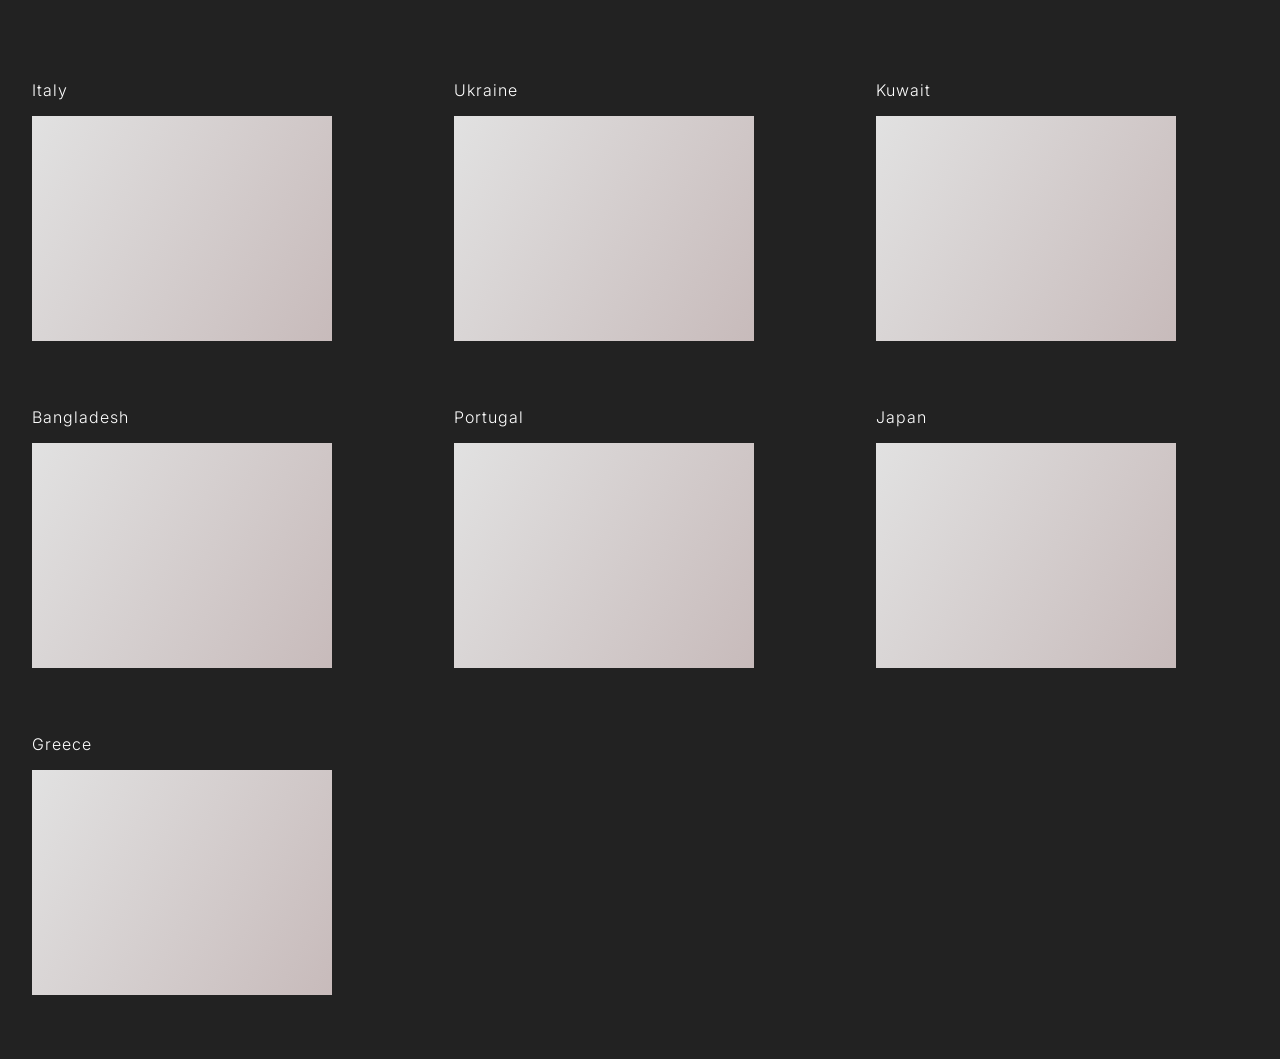
==== css-flags/index.html @ 95f2199a "exercicio design system actualizado" ====
<!DOCTYPE html>
<html lang="en">
	<head>
		<meta charset="UTF-8" />
		<meta name="viewport" content="width=device-width, initial-scale=1.0" />
		<title>Flags of the world</title>
		<link rel="stylesheet" href="styles.css" />
	</head>
	<body>
		<div class="flag_container">
			<h3 class="flag_title">Italy</h3>
			<div class="flag flag--italy"></div>
		</div>

		<div class="flag_container">
			<h3 class="flag_title">Ukraine</h3>
			<div class="flag flag--ukraine"></div>
		</div>

		<div class="flag_container">
			<h3 class="flag_title">Kuwait</h3>
			<div class="flag flag--kuwait"></div>
		</div>

		<div class="flag_container">
			<h3 class="flag_title">Bangladesh</h3>
			<div class="flag flag--bangladesh"></div>
		</div>

		<div class="flag_container">
			<h3 class="flag_title">Portugal</h3>
			<div class="flag flag--portugal"></div>
		</div>

		<div class="flag_container">
			<h3 class="flag_title">Japan</h3>
			<div class="flag flag--japan"></div>
		</div>

		<div class="flag_container">
			<h3 class="flag_title">Greece</h3>
			<div class="flag flag--greece"></div>
		</div>
	</body>
</html>
---- css-flags/styles.css ----
@import url('https://fonts.googleapis.com/css2?family=Inter:wght@100;200;300;400;500;600;700;800;900&display=swap');

:root {
    font-family: 'Inter', sans-serif;
    --page-background: #222;
    --flag-width: 300px;
}

html,
body {
    margin: 0;
    padding: 32px 16px;
    background: var(--page-background);
    color: white;
}

body {
    display: grid;
    grid-template-columns: repeat(3, 1fr);
    gap: 50px;
}

.flag {
    width: var(--flag-width);
    aspect-ratio: 4/3;
    background: gainsboro;
    position: relative;

}

.flag::after {
    content: '';
    display: block;
    position: absolute;
    top: 0;
    left: 0;
    width: 100%;
    height: 100%;
    background-image: linear-gradient(120deg, rgba(240, 240, 240, 0.271), rgba(92, 13, 13, 0.162));
}

.flag_title {
    font-size: 16px;
    font-weight: 300;
    letter-spacing: 1px;
}

/* ---------------------------------------------------------------------- */
/* Italy */
/* ---------------------------------------------------------------------- */
/* Italy here */

/* ---------------------------------------------------------------------- */
/* Ukraine */
/* ---------------------------------------------------------------------- */


/* ---------------------------------------------------------------------- */
/* Kuwait */
/* ---------------------------------------------------------------------- */



/* ---------------------------------------------------------------------- */
/* Banglasdesh */
/* ---------------------------------------------------------------------- */



/* ---------------------------------------------------------------------- */
/* Japan */
/* ---------------------------------------------------------------------- */


/* ---------------------------------------------------------------------- */
/* Greece */
/* ---------------------------------------------------------------------- */



/* ---------------------------------------------------------------------- */
/* Portugal */
/* ---------------------------------------------------------------------- */
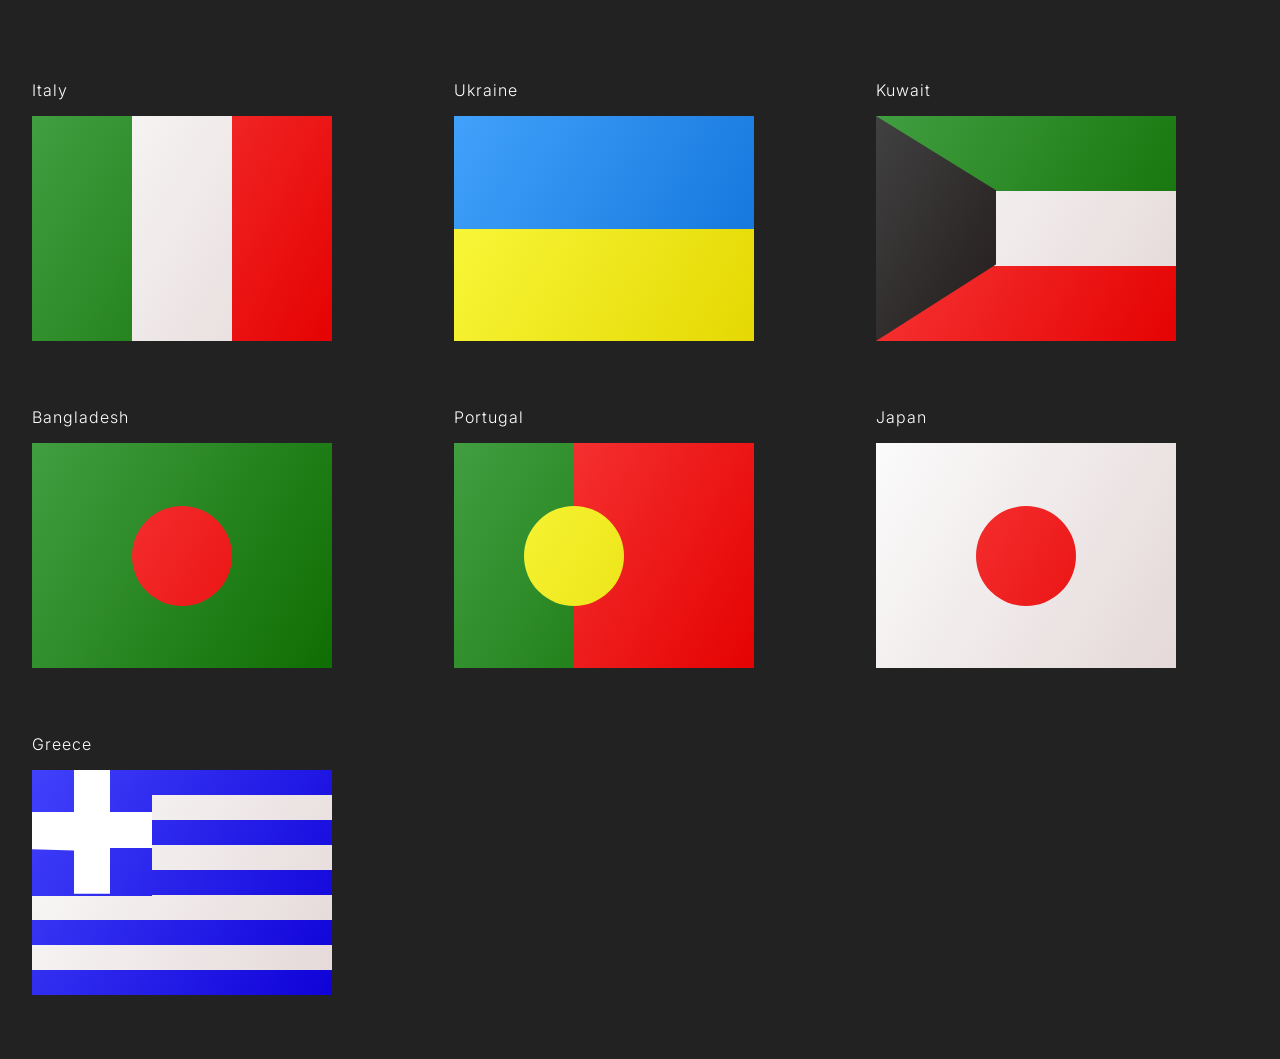
==== commit 84e855a7: "exercicio bandeiras" ====
--- a/css-flags/index.html
+++ b/css-flags/index.html
@@ -9,37 +9,71 @@
 	<body>
 		<div class="flag_container">
 			<h3 class="flag_title">Italy</h3>
-			<div class="flag flag--italy"></div>
+			<div class="flag flag--italy">
+				<div class="italy--green"></div>
+				<div class="italy--white"></div>
+				<div class="italy--red"></div>
+			</div>
 		</div>
 
 		<div class="flag_container">
 			<h3 class="flag_title">Ukraine</h3>
-			<div class="flag flag--ukraine"></div>
+			<div class="flag flag--ukraine">
+				<div class="ukraine--blue"></div>
+				<div class="ukraine--yellow"></div>
+			</div>
 		</div>
 
 		<div class="flag_container">
 			<h3 class="flag_title">Kuwait</h3>
-			<div class="flag flag--kuwait"></div>
+			<div class="flag flag--kuwait">
+				<div class="kuwait--green"></div>
+				<div class="kuwait--white"></div>
+				<div class="kuwait--red"></div>
+				<div class="kuwait--black"></div>
+			</div>
 		</div>
 
 		<div class="flag_container">
 			<h3 class="flag_title">Bangladesh</h3>
-			<div class="flag flag--bangladesh"></div>
+			<div class="flag flag--bangladesh">
+				<div class="bangladesh--green"></div>
+				<div class="bangladesh--red"></div>
+			</div>
 		</div>
 
 		<div class="flag_container">
 			<h3 class="flag_title">Portugal</h3>
-			<div class="flag flag--portugal"></div>
+			<div class="flag flag--portugal">
+				<div class="portugal--green"></div>
+				<div class="portugal--red"></div>
+				<div class="portugal--yellow"></div>
+			</div>
 		</div>
 
 		<div class="flag_container">
 			<h3 class="flag_title">Japan</h3>
-			<div class="flag flag--japan"></div>
+			<div class="flag flag--japan">
+				<div class="japan--white"></div>
+				<div class="japan--red"></div>
+			</div>
 		</div>
 
 		<div class="flag_container">
 			<h3 class="flag_title">Greece</h3>
-			<div class="flag flag--greece"></div>
+			<div class="flag flag--greece">
+				<div class="greece--blue-stripe"></div>
+				<div class="greece--white-stripe"></div>
+				<div class="greece--blue-stripe"></div>
+				<div class="greece--white-stripe"></div>
+				<div class="greece--blue-stripe"></div>
+				<div class="greece--white-stripe"></div>
+				<div class="greece--blue-stripe"></div>
+				<div class="greece--white-stripe"></div>
+				<div class="greece--blue-stripe"></div>
+				<div class="blue--box"></div>
+				<div class="cross"></div>
+			</div>
 		</div>
 	</body>
 </html>
--- a/css-flags/styles.css
+++ b/css-flags/styles.css
@@ -50,34 +50,179 @@
 /* ---------------------------------------------------------------------- */
 /* Italy here */
 
+.flag--italy {
+    display: flex;
+}
+.italy--green {
+    background-color: green;
+    width: calc(100% /3);
+    height: 100%;
+}
+
+.italy--white {
+    background-color: white;
+    width: calc(100% /3);
+    height: 100%;   
+}
+
+.italy--red {
+    background-color: red;
+    width: calc(100% /3);
+    height: 100%;
+}
 /* ---------------------------------------------------------------------- */
 /* Ukraine */
 /* ---------------------------------------------------------------------- */
-
+.ukraine--blue {
+    background-color: rgb(0, 132, 255);
+    height: 50%;
+    width: 100‰;
+}
+
+.ukraine--yellow {
+    background-color: yellow;
+    height: 50%;
+    width: 100%;
+}
 
 /* ---------------------------------------------------------------------- */
 /* Kuwait */
 /* ---------------------------------------------------------------------- */
-
-
+.kuwait--green {
+    background-color: green;
+    width: 100%;
+    height: calc(100% / 3);
+}
+
+.kuwait--white {
+    background-color: white;
+    width: 100%;
+    height: calc(100% / 3);
+}
+
+.kuwait--red {
+    background-color: red;
+    width: 100%;
+    height: calc(100% / 3);
+}
+
+.kuwait--black {
+    clip-path: polygon(0 0, 100% 33%, 100% 66%, 0% 100%);
+    background-color: black;
+    position: absolute;
+    width: 40%;
+    height: 100%;
+    top: 0;
+    left: 0;
+}
 
 /* ---------------------------------------------------------------------- */
 /* Banglasdesh */
 /* ---------------------------------------------------------------------- */
-
+.bangladesh--green {
+    background-color: green;
+    width: 100‰;
+    height: 100%;
+}
+
+.bangladesh--red {
+    background-color: red;
+    width: 100px;
+    height: 100px;
+    position: absolute;
+    border-radius: 100%;
+    top: 50%;
+    left: 50%;
+    transform: translate(-50%, -50%);
+
+}
 
 
 /* ---------------------------------------------------------------------- */
 /* Japan */
 /* ---------------------------------------------------------------------- */
-
+.japan--white {
+    background-color: white;
+    width: 100‰;
+    height: 100%;
+}
+
+.japan--red {
+    background-color: red;
+    width: 100px;
+    height: 100px;
+    position: absolute;
+    border-radius: 100%;
+    top: 50%;
+    left: 50%;
+    transform: translate(-50%, -50%);
+}
 
 /* ---------------------------------------------------------------------- */
 /* Greece */
 /* ---------------------------------------------------------------------- */
-
-
+.greece--blue-stripe {
+   
+    background-color: blue;
+    width: 100%;
+    height: calc(100% / 9);
+}
+
+.greece--white-stripe {
+    
+    background-color: white;
+    width: 100%;
+    height: calc(100% / 9);
+}
+
+.blue--box {
+    position: absolute;
+    z-index:10;
+    background-color: blue;
+    width: 40%;
+    height: 56%;
+    top: 0;
+    left: 0;
+    z-index: 0;
+}
+
+.cross {
+    clip-path: polygon(0 34%, 35% 34%, 35% 0%, 65% 0%, 65% 34%, 100% 34%, 100% 63%, 65% 63%, 65% 100%, 35% 100%, 35% 65%, 0 64%);
+    background-color: white;
+    position: absolute;
+    width: 40%;
+    height: 55%;
+    top: 0;
+    left: 0;
+    z-index: 1;
+}
 
 /* ---------------------------------------------------------------------- */
 /* Portugal */
-/* ---------------------------------------------------------------------- */+/* ---------------------------------------------------------------------- */
+.flag--portugal {
+    display: flex;
+}
+
+.portugal--green {
+    background-color: green;
+    width: 40%;
+    height: 100%;
+}
+
+.portugal--red {
+    background-color: red;
+    width: 60%;
+    height: 100%;
+}
+
+.portugal--yellow {
+    background-color: yellow;
+    width: 100px;
+    height: 100px;
+    position: absolute;
+    border-radius: 100%;
+    top: 50%;
+    left: 40%;
+    transform: translate(-50%, -50%);
+}
